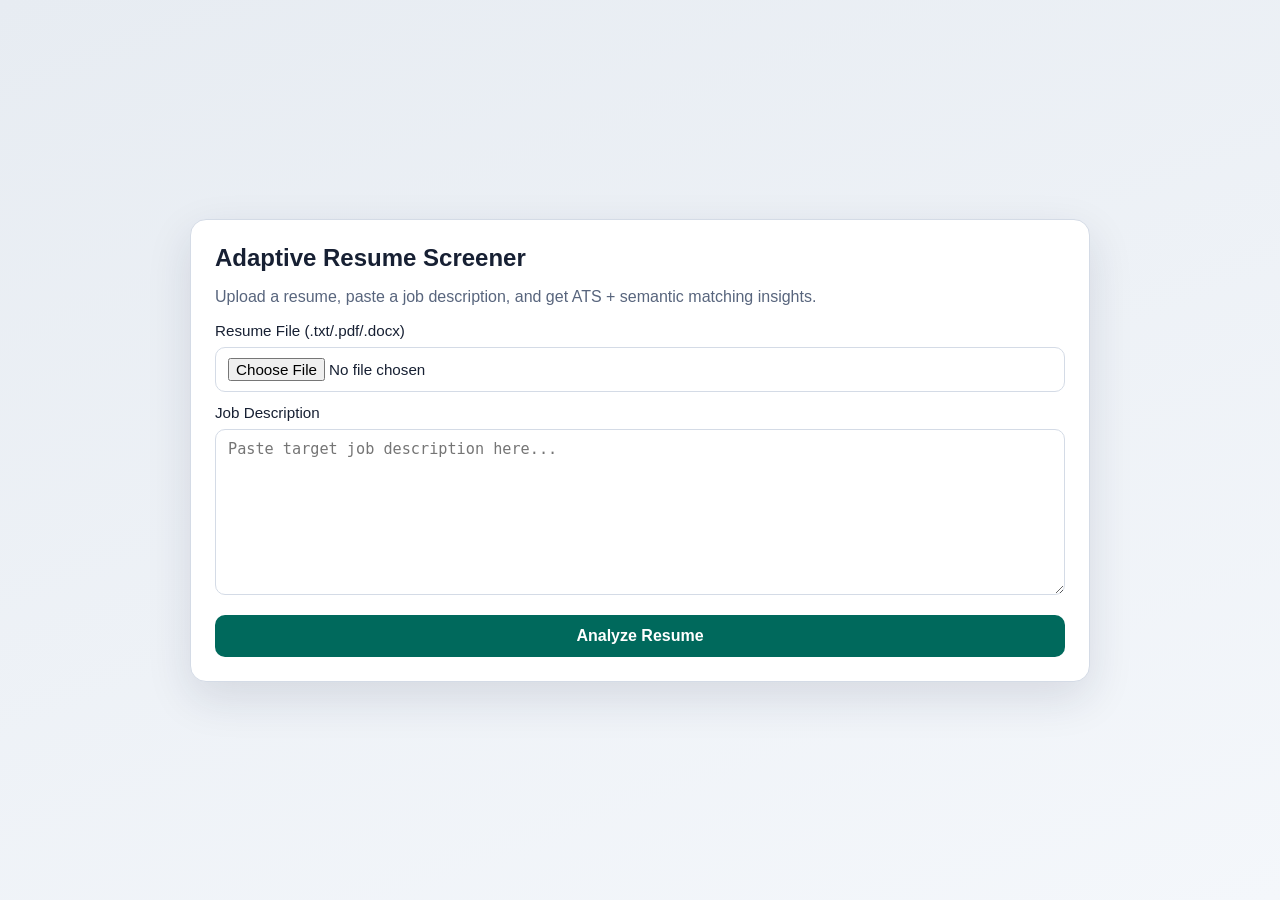
==== frontend/index.html @ 60a2782c "Added Backend serivces" ====
﻿<!doctype html>
<html lang="en">
<head>
  <meta charset="UTF-8" />
  <meta name="viewport" content="width=device-width, initial-scale=1.0" />
  <title>Adaptive Resume Screener</title>
  <link rel="stylesheet" href="./styles.css" />
</head>
<body>
  <main class="app">
    <section class="card">
      <h1>Adaptive Resume Screener</h1>
      <p>Upload a resume, paste a job description, and get ATS + semantic matching insights.</p>

      <form id="analyze-form">
        <label>
          Resume File (.txt/.pdf/.docx)
          <input type="file" id="resume" accept=".txt,.pdf,.docx" required />
        </label>

        <label>
          Job Description
          <textarea id="job_description" rows="8" placeholder="Paste target job description here..." required></textarea>
        </label>

        <button type="submit">Analyze Resume</button>
      </form>

      <div id="result" class="result hidden"></div>
    </section>
  </main>

  <script src="./app.js"></script>
</body>
</html>
---- frontend/styles.css ----
﻿:root {
  color-scheme: light;
  --bg: #eef1f5;
  --card: #ffffff;
  --text: #172033;
  --muted: #58657d;
  --accent: #00695c;
  --danger: #b00020;
  --border: #d4dbe6;
}

* {
  box-sizing: border-box;
}

body {
  margin: 0;
  font-family: "Segoe UI", Tahoma, Geneva, Verdana, sans-serif;
  background: linear-gradient(160deg, #e7ecf2 0%, #f4f7fb 100%);
  color: var(--text);
}

.app {
  min-height: 100vh;
  display: grid;
  place-items: center;
  padding: 20px;
}

.card {
  width: min(900px, 100%);
  background: var(--card);
  border: 1px solid var(--border);
  border-radius: 16px;
  padding: 24px;
  box-shadow: 0 16px 45px rgba(25, 36, 65, 0.12);
}

h1 {
  margin-top: 0;
  margin-bottom: 8px;
}

p {
  color: var(--muted);
}

form {
  display: grid;
  gap: 12px;
}

label {
  display: grid;
  gap: 8px;
  font-size: 0.95rem;
  font-weight: 500;
}

input,
textarea {
  width: 100%;
  padding: 10px 12px;
  border: 1px solid var(--border);
  border-radius: 10px;
  font-size: 0.95rem;
}

textarea {
  resize: vertical;
}

button {
  margin-top: 8px;
  padding: 12px 16px;
  border: none;
  border-radius: 10px;
  background: var(--accent);
  color: #fff;
  font-size: 1rem;
  font-weight: 600;
  cursor: pointer;
}

button:disabled {
  opacity: 0.75;
  cursor: not-allowed;
}

.result {
  margin-top: 16px;
  border: 1px solid var(--border);
  border-radius: 10px;
  padding: 14px;
  background: #f9fbff;
}

.result h3 {
  margin-top: 0;
}

.result.error {
  border-color: #ffc2cc;
  background: #fff4f6;
  color: var(--danger);
}

.hidden {
  display: none;
}
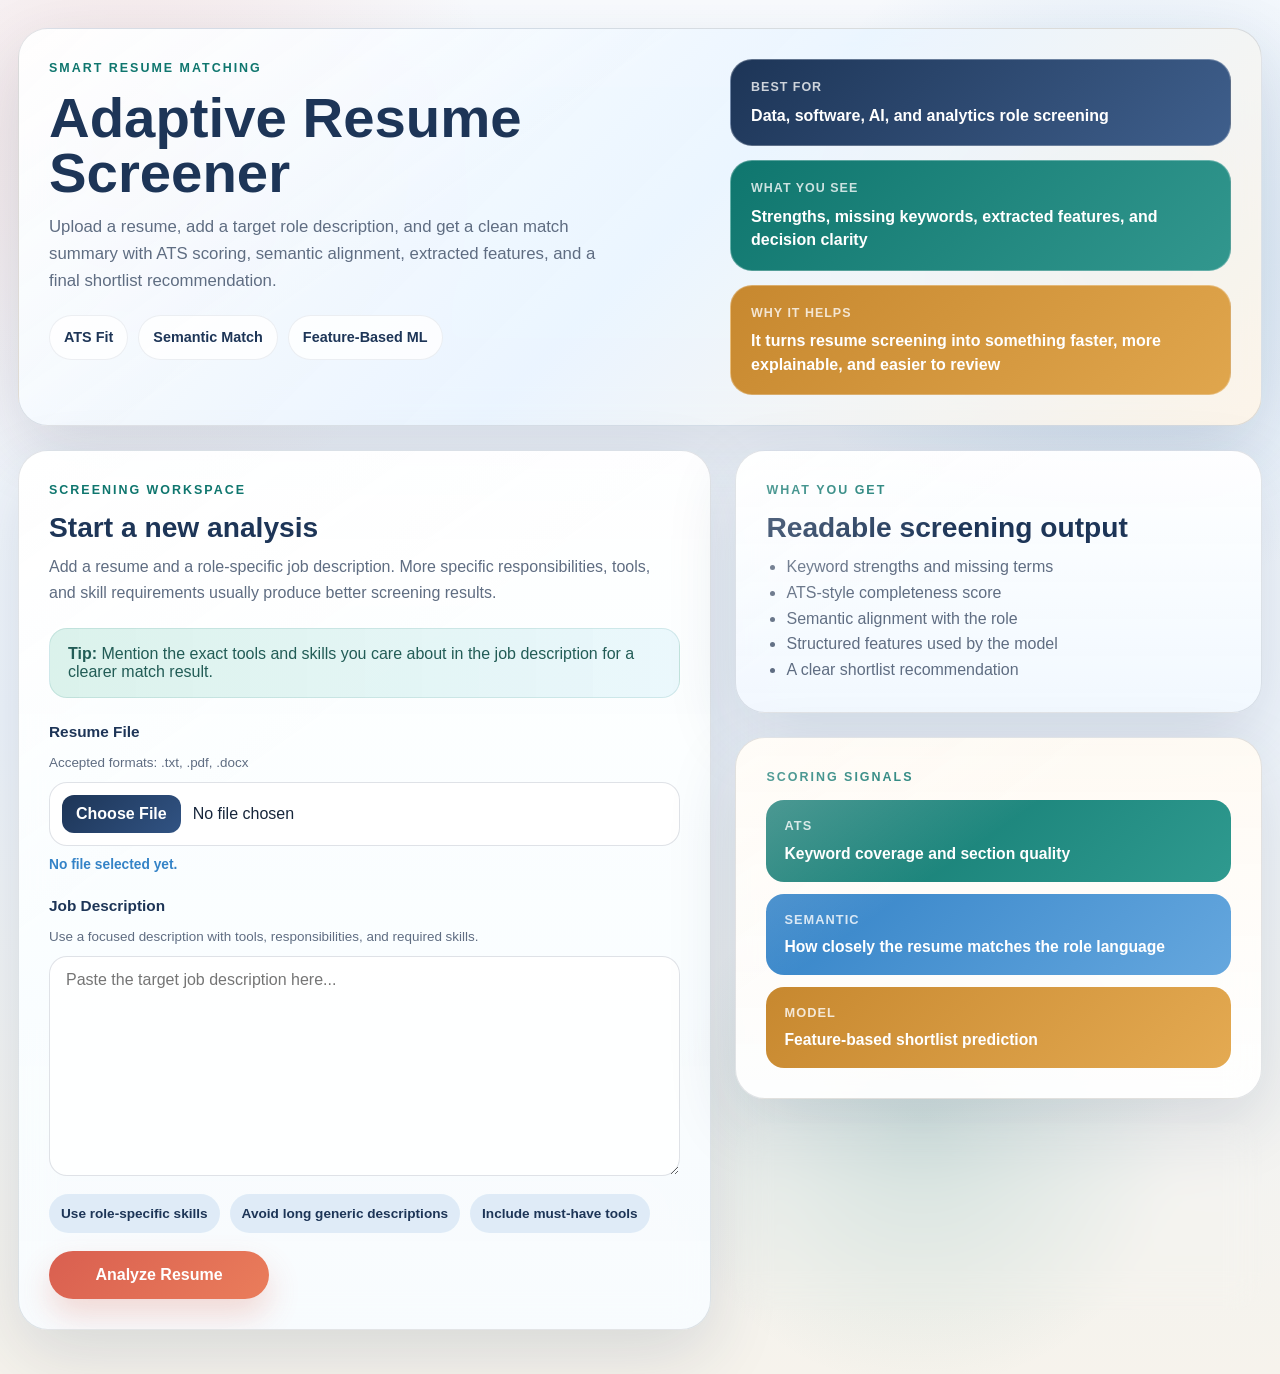
==== commit 3360c431: "Improved results and Frontend" ====
--- a/frontend/index.html
+++ b/frontend/index.html
@@ -1,4 +1,4 @@
-﻿<!doctype html>
+<!doctype html>
 <html lang="en">
 <head>
   <meta charset="UTF-8" />
@@ -7,27 +7,123 @@
   <link rel="stylesheet" href="./styles.css" />
 </head>
 <body>
-  <main class="app">
-    <section class="card">
-      <h1>Adaptive Resume Screener</h1>
-      <p>Upload a resume, paste a job description, and get ATS + semantic matching insights.</p>
+  <main class="page">
+    <section class="hero panel">
+      <div class="hero-copy">
+        <p class="kicker">Smart Resume Matching</p>
+        <h1>Adaptive Resume Screener</h1>
+        <p class="hero-text">
+          Upload a resume, add a target role description, and get a clean match summary with ATS scoring, semantic alignment,
+          extracted features, and a final shortlist recommendation.
+        </p>
 
-      <form id="analyze-form">
-        <label>
-          Resume File (.txt/.pdf/.docx)
-          <input type="file" id="resume" accept=".txt,.pdf,.docx" required />
-        </label>
+        <div class="hero-tags">
+          <span class="hero-tag">ATS Fit</span>
+          <span class="hero-tag">Semantic Match</span>
+          <span class="hero-tag">Feature-Based ML</span>
+        </div>
+      </div>
 
-        <label>
-          Job Description
-          <textarea id="job_description" rows="8" placeholder="Paste target job description here..." required></textarea>
-        </label>
+      <div class="hero-grid">
+        <article class="hero-card hero-card-primary">
+          <span class="hero-card-label">Best For</span>
+          <strong>Data, software, AI, and analytics role screening</strong>
+        </article>
 
-        <button type="submit">Analyze Resume</button>
-      </form>
+        <article class="hero-card hero-card-secondary">
+          <span class="hero-card-label">What You See</span>
+          <strong>Strengths, missing keywords, extracted features, and decision clarity</strong>
+        </article>
 
-      <div id="result" class="result hidden"></div>
+        <article class="hero-card hero-card-accent">
+          <span class="hero-card-label">Why It Helps</span>
+          <strong>It turns resume screening into something faster, more explainable, and easier to review</strong>
+        </article>
+      </div>
     </section>
+
+    <section class="workspace">
+      <section class="panel analyzer-panel">
+        <div class="section-heading">
+          <p class="section-kicker">Screening Workspace</p>
+          <h2>Start a new analysis</h2>
+          <p>
+            Add a resume and a role-specific job description. More specific responsibilities, tools, and skill requirements usually
+            produce better screening results.
+          </p>
+        </div>
+
+        <div class="helper-banner">
+          <strong>Tip:</strong>
+          Mention the exact tools and skills you care about in the job description for a clearer match result.
+        </div>
+
+        <form id="analyze-form">
+          <label class="field upload-field">
+            <span class="field-label">Resume File</span>
+            <span class="field-hint">Accepted formats: .txt, .pdf, .docx</span>
+            <input type="file" id="resume" accept=".txt,.pdf,.docx" required />
+            <span id="file-meta" class="file-meta">No file selected yet.</span>
+          </label>
+
+          <label class="field">
+            <span class="field-label">Job Description</span>
+            <span class="field-hint">Use a focused description with tools, responsibilities, and required skills.</span>
+            <textarea id="job_description" rows="9" placeholder="Paste the target job description here..." required></textarea>
+          </label>
+
+          <div class="tip-row">
+            <span class="tip-pill">Use role-specific skills</span>
+            <span class="tip-pill">Avoid long generic descriptions</span>
+            <span class="tip-pill">Include must-have tools</span>
+          </div>
+
+          <button type="submit" id="submit-button">Analyze Resume</button>
+        </form>
+      </section>
+
+      <aside class="side-stack">
+        <section class="panel info-panel">
+          <p class="section-kicker">What You Get</p>
+          <h2>Readable screening output</h2>
+          <ul class="feature-bullets">
+            <li>Keyword strengths and missing terms</li>
+            <li>ATS-style completeness score</li>
+            <li>Semantic alignment with the role</li>
+            <li>Structured features used by the model</li>
+            <li>A clear shortlist recommendation</li>
+          </ul>
+        </section>
+
+        <section class="panel signal-panel">
+          <p class="section-kicker">Scoring Signals</p>
+          <div class="signal-grid">
+            <article class="signal-card signal-ats">
+              <span>ATS</span>
+              <strong>Keyword coverage and section quality</strong>
+            </article>
+            <article class="signal-card signal-semantic">
+              <span>Semantic</span>
+              <strong>How closely the resume matches the role language</strong>
+            </article>
+            <article class="signal-card signal-model">
+              <span>Model</span>
+              <strong>Feature-based shortlist prediction</strong>
+            </article>
+          </div>
+        </section>
+
+        <section class="panel note-panel">
+          <p class="section-kicker">Before You Analyze</p>
+          <p>
+            If the result feels too weak, shorten the job description and make it more targeted. A precise role description usually
+            produces a more meaningful match than a broad one.
+          </p>
+        </section>
+      </aside>
+    </section>
+
+    <section id="result" class="panel result-shell hidden" aria-live="polite"></section>
   </main>
 
   <script src="./app.js"></script>
--- a/frontend/styles.css
+++ b/frontend/styles.css
@@ -1,12 +1,26 @@
-﻿:root {
+:root {
   color-scheme: light;
-  --bg: #eef1f5;
-  --card: #ffffff;
-  --text: #172033;
-  --muted: #58657d;
-  --accent: #00695c;
-  --danger: #b00020;
-  --border: #d4dbe6;
+  --bg: #eef4fb;
+  --surface: rgba(255, 255, 255, 0.88);
+  --surface-strong: #ffffff;
+  --text: #17263b;
+  --muted: #5f6d82;
+  --line: rgba(23, 38, 59, 0.12);
+  --navy: #1d3557;
+  --teal: #0f766e;
+  --sky: #3483c7;
+  --amber: #c7882f;
+  --coral: #d95f50;
+  --mint: #d8f1ea;
+  --sand: #f8e7cb;
+  --mist: #dbe9f6;
+  --rose: #f5dbe0;
+  --shadow: 0 24px 70px rgba(29, 53, 87, 0.14);
+  --radius-xl: 30px;
+  --radius-lg: 22px;
+  --radius-md: 16px;
+  --font-display: "Aptos Display", "Bahnschrift", "Segoe UI", sans-serif;
+  --font-body: "Aptos", "Segoe UI", "Trebuchet MS", sans-serif;
 }
 
 * {
@@ -15,96 +29,660 @@
 
 body {
   margin: 0;
-  font-family: "Segoe UI", Tahoma, Geneva, Verdana, sans-serif;
-  background: linear-gradient(160deg, #e7ecf2 0%, #f4f7fb 100%);
+  min-height: 100vh;
+  font-family: var(--font-body);
   color: var(--text);
-}
-
-.app {
-  min-height: 100vh;
-  display: grid;
-  place-items: center;
-  padding: 20px;
-}
-
-.card {
-  width: min(900px, 100%);
-  background: var(--card);
-  border: 1px solid var(--border);
-  border-radius: 16px;
-  padding: 24px;
-  box-shadow: 0 16px 45px rgba(25, 36, 65, 0.12);
+  background:
+    radial-gradient(circle at 10% 10%, rgba(217, 95, 80, 0.14), transparent 22%),
+    radial-gradient(circle at 88% 18%, rgba(52, 131, 199, 0.18), transparent 22%),
+    radial-gradient(circle at 72% 82%, rgba(15, 118, 110, 0.14), transparent 18%),
+    linear-gradient(180deg, #f9fbfe 0%, #eef4fb 52%, #f6f3ec 100%);
+}
+
+body::before {
+  content: "";
+  position: fixed;
+  inset: 0;
+  pointer-events: none;
+  background:
+    linear-gradient(rgba(255, 255, 255, 0.18) 1px, transparent 1px),
+    linear-gradient(90deg, rgba(255, 255, 255, 0.18) 1px, transparent 1px);
+  background-size: 88px 88px;
+  opacity: 0.24;
+}
+
+.page {
+  position: relative;
+  z-index: 1;
+  width: min(1320px, calc(100% - 36px));
+  margin: 0 auto;
+  padding: 28px 0 44px;
+  display: grid;
+  gap: 24px;
+}
+
+.panel {
+  position: relative;
+  overflow: hidden;
+  border: 1px solid var(--line);
+  border-radius: var(--radius-xl);
+  background: var(--surface);
+  box-shadow: var(--shadow);
+  backdrop-filter: blur(16px);
+}
+
+.panel::after {
+  content: "";
+  position: absolute;
+  inset: 0;
+  pointer-events: none;
+  background: linear-gradient(145deg, rgba(255, 255, 255, 0.36), transparent 38%);
+}
+
+.hero,
+.analyzer-panel,
+.info-panel,
+.signal-panel,
+.note-panel,
+.result-shell {
+  padding: 30px;
+}
+
+.hero {
+  display: grid;
+  grid-template-columns: minmax(0, 1.25fr) minmax(320px, 0.95fr);
+  gap: 22px;
+  background:
+    linear-gradient(135deg, rgba(255, 255, 255, 0.9) 0%, rgba(233, 244, 255, 0.88) 52%, rgba(255, 245, 230, 0.88) 100%);
+}
+
+.hero-copy,
+.hero-grid,
+.section-heading,
+.helper-banner,
+form,
+.result-banner,
+.metric-grid,
+.insight-grid,
+.explanation-panel {
+  position: relative;
+  z-index: 1;
+}
+
+.kicker,
+.section-kicker {
+  margin: 0 0 12px;
+  color: var(--teal);
+  font-size: 0.78rem;
+  font-weight: 800;
+  letter-spacing: 0.16em;
+  text-transform: uppercase;
+}
+
+h1,
+h2,
+h3,
+p {
+  margin-top: 0;
+}
+
+h1,
+h2,
+h3 {
+  color: var(--navy);
 }
 
 h1 {
-  margin-top: 0;
-  margin-bottom: 8px;
-}
-
-p {
+  margin-bottom: 14px;
+  font-family: var(--font-display);
+  font-size: clamp(2.5rem, 4.4vw, 4rem);
+  line-height: 0.97;
+}
+
+h2 {
+  margin-bottom: 12px;
+  font-family: var(--font-display);
+  font-size: clamp(1.55rem, 2.2vw, 2.1rem);
+  line-height: 1.05;
+}
+
+h3 {
+  margin-bottom: 10px;
+  font-size: 1.06rem;
+}
+
+p,
+li,
+span {
+  line-height: 1.6;
+}
+
+p,
+li {
   color: var(--muted);
 }
 
+.hero-text {
+  max-width: 60ch;
+  font-size: 1.05rem;
+}
+
+.hero-tags {
+  display: flex;
+  flex-wrap: wrap;
+  gap: 10px;
+  margin-top: 20px;
+}
+
+.hero-tag {
+  padding: 10px 14px;
+  border-radius: 999px;
+  background: rgba(255, 255, 255, 0.82);
+  border: 1px solid rgba(29, 53, 87, 0.08);
+  color: var(--navy);
+  font-size: 0.9rem;
+  font-weight: 700;
+}
+
+.hero-grid {
+  display: grid;
+  gap: 14px;
+}
+
+.hero-card {
+  padding: 18px 20px;
+  border-radius: var(--radius-lg);
+  border: 1px solid rgba(255, 255, 255, 0.28);
+  color: #fff;
+}
+
+.hero-card-primary {
+  background: linear-gradient(135deg, #1d3557 0%, #3f5f8c 100%);
+}
+
+.hero-card-secondary {
+  background: linear-gradient(135deg, #0f766e 0%, #32978e 100%);
+}
+
+.hero-card-accent {
+  background: linear-gradient(135deg, #c7882f 0%, #e0a64d 100%);
+}
+
+.hero-card-label {
+  display: block;
+  margin-bottom: 6px;
+  color: rgba(255, 255, 255, 0.78);
+  font-size: 0.78rem;
+  font-weight: 800;
+  letter-spacing: 0.08em;
+  text-transform: uppercase;
+}
+
+.hero-card strong {
+  display: block;
+  font-size: 1rem;
+  line-height: 1.45;
+}
+
+.workspace {
+  display: grid;
+  grid-template-columns: minmax(0, 1.08fr) minmax(320px, 0.82fr);
+  gap: 24px;
+  align-items: start;
+}
+
+.analyzer-panel {
+  background: linear-gradient(180deg, rgba(255, 255, 255, 0.94) 0%, rgba(247, 252, 255, 0.92) 100%);
+}
+
+.helper-banner {
+  margin: 22px 0;
+  padding: 16px 18px;
+  border-radius: 18px;
+  background: linear-gradient(90deg, rgba(216, 241, 234, 0.92), rgba(232, 247, 252, 0.88));
+  border: 1px solid rgba(15, 118, 110, 0.12);
+  color: #225c56;
+}
+
 form {
   display: grid;
-  gap: 12px;
-}
-
-label {
+  gap: 18px;
+}
+
+.field {
   display: grid;
   gap: 8px;
-  font-size: 0.95rem;
-  font-weight: 500;
+}
+
+.field-label {
+  color: var(--navy);
+  font-size: 0.96rem;
+  font-weight: 700;
+}
+
+.field-hint {
+  color: var(--muted);
+  font-size: 0.84rem;
 }
 
 input,
 textarea {
   width: 100%;
-  padding: 10px 12px;
-  border: 1px solid var(--border);
-  border-radius: 10px;
-  font-size: 0.95rem;
+  padding: 14px 16px;
+  border: 1px solid rgba(29, 53, 87, 0.14);
+  border-radius: 18px;
+  background: rgba(255, 255, 255, 0.96);
+  color: var(--text);
+  font-family: var(--font-body);
+  font-size: 1rem;
+  transition: border-color 150ms ease, box-shadow 150ms ease, transform 150ms ease;
+}
+
+input:focus,
+textarea:focus {
+  outline: none;
+  border-color: rgba(52, 131, 199, 0.5);
+  box-shadow: 0 0 0 4px rgba(52, 131, 199, 0.12);
+  transform: translateY(-1px);
+}
+
+input[type="file"] {
+  padding: 12px;
+}
+
+input[type="file"]::file-selector-button {
+  margin-right: 12px;
+  padding: 10px 14px;
+  border: none;
+  border-radius: 12px;
+  background: linear-gradient(135deg, var(--navy) 0%, #315383 100%);
+  color: #fff;
+  font-weight: 700;
+  cursor: pointer;
 }
 
 textarea {
+  min-height: 220px;
   resize: vertical;
 }
 
+.file-meta {
+  color: var(--sky);
+  font-size: 0.86rem;
+  font-weight: 700;
+}
+
+.tip-row {
+  display: flex;
+  flex-wrap: wrap;
+  gap: 10px;
+}
+
+.tip-pill {
+  padding: 9px 12px;
+  border-radius: 999px;
+  background: rgba(219, 233, 246, 0.84);
+  color: var(--navy);
+  font-size: 0.85rem;
+  font-weight: 700;
+}
+
 button {
-  margin-top: 8px;
-  padding: 12px 16px;
+  justify-self: start;
+  min-width: 220px;
+  padding: 15px 24px;
   border: none;
-  border-radius: 10px;
-  background: var(--accent);
+  border-radius: 999px;
+  background: linear-gradient(135deg, var(--coral) 0%, #ea7d5b 100%);
   color: #fff;
+  font-family: var(--font-body);
   font-size: 1rem;
-  font-weight: 600;
+  font-weight: 800;
   cursor: pointer;
+  box-shadow: 0 16px 32px rgba(217, 95, 80, 0.24);
+  transition: transform 150ms ease, box-shadow 150ms ease, opacity 150ms ease;
+}
+
+button:hover:not(:disabled) {
+  transform: translateY(-2px);
+  box-shadow: 0 18px 36px rgba(217, 95, 80, 0.3);
 }
 
 button:disabled {
   opacity: 0.75;
-  cursor: not-allowed;
-}
-
-.result {
-  margin-top: 16px;
-  border: 1px solid var(--border);
-  border-radius: 10px;
-  padding: 14px;
-  background: #f9fbff;
-}
-
-.result h3 {
-  margin-top: 0;
-}
-
-.result.error {
-  border-color: #ffc2cc;
-  background: #fff4f6;
-  color: var(--danger);
+  cursor: wait;
+}
+
+.side-stack {
+  display: grid;
+  gap: 24px;
+}
+
+.info-panel {
+  background: linear-gradient(180deg, rgba(255, 255, 255, 0.95) 0%, rgba(242, 248, 255, 0.92) 100%);
+}
+
+.signal-panel {
+  background: linear-gradient(180deg, rgba(255, 250, 243, 0.96) 0%, rgba(255, 255, 255, 0.92) 100%);
+}
+
+.note-panel {
+  background: linear-gradient(180deg, rgba(238, 250, 246, 0.96) 0%, rgba(255, 255, 255, 0.92) 100%);
+}
+
+.feature-bullets {
+  margin: 0;
+  padding-left: 20px;
+}
+
+.signal-grid {
+  display: grid;
+  gap: 12px;
+}
+
+.signal-card {
+  padding: 16px 18px;
+  border-radius: 18px;
+  color: #fff;
+}
+
+.signal-card span {
+  display: block;
+  margin-bottom: 6px;
+  font-size: 0.8rem;
+  font-weight: 800;
+  letter-spacing: 0.08em;
+  text-transform: uppercase;
+  opacity: 0.8;
+}
+
+.signal-card strong {
+  display: block;
+  font-size: 0.98rem;
+  line-height: 1.45;
+}
+
+.signal-ats {
+  background: linear-gradient(135deg, #0f766e 0%, #2f9a8f 100%);
+}
+
+.signal-semantic {
+  background: linear-gradient(135deg, #3483c7 0%, #65a7de 100%);
+}
+
+.signal-model {
+  background: linear-gradient(135deg, #c7882f 0%, #e4aa52 100%);
+}
+
+.result-shell {
+  padding: 30px;
+  background: linear-gradient(180deg, rgba(255, 255, 255, 0.96) 0%, rgba(248, 251, 255, 0.94) 100%);
+  animation: rise-in 260ms ease;
+}
+
+.result-banner {
+  display: grid;
+  grid-template-columns: minmax(0, 1.35fr) minmax(280px, 0.95fr);
+  gap: 18px;
+  padding: 24px;
+  border-radius: 26px;
+  margin-bottom: 20px;
+  overflow: hidden;
+}
+
+.outcome-shortlist {
+  background: linear-gradient(135deg, #0f766e 0%, #2b9e90 100%);
+}
+
+.outcome-reject {
+  background: linear-gradient(135deg, #d95f50 0%, #e88a5b 100%);
+}
+
+.outcome-shortlist h2,
+.outcome-shortlist p,
+.outcome-shortlist .section-kicker,
+.outcome-reject h2,
+.outcome-reject p,
+.outcome-reject .section-kicker {
+  color: rgba(255, 255, 255, 0.96);
+}
+
+.summary-grid {
+  display: grid;
+  gap: 12px;
+}
+
+.summary-token {
+  padding: 16px 18px;
+  border-radius: 18px;
+  background: rgba(255, 255, 255, 0.16);
+  border: 1px solid rgba(255, 255, 255, 0.18);
+  backdrop-filter: blur(6px);
+}
+
+.summary-token span {
+  display: block;
+  margin-bottom: 6px;
+  color: rgba(255, 255, 255, 0.76);
+  font-size: 0.8rem;
+  font-weight: 800;
+  letter-spacing: 0.08em;
+  text-transform: uppercase;
+}
+
+.summary-token strong {
+  color: #fff;
+  font-size: 1.08rem;
+}
+
+.metric-grid {
+  display: grid;
+  grid-template-columns: repeat(3, minmax(0, 1fr));
+  gap: 16px;
+  margin-bottom: 20px;
+}
+
+.metric-card {
+  padding: 20px;
+  border-radius: var(--radius-lg);
+  border: 1px solid var(--line);
+  background: var(--surface-strong);
+}
+
+.metric-label {
+  margin-bottom: 6px;
+  color: var(--muted);
+  font-size: 0.8rem;
+  font-weight: 800;
+  letter-spacing: 0.1em;
+  text-transform: uppercase;
+}
+
+.metric-value {
+  margin-bottom: 14px;
+  color: var(--navy);
+  font-family: var(--font-display);
+  font-size: 2rem;
+  line-height: 1;
+}
+
+.metric-bar {
+  height: 10px;
+  border-radius: 999px;
+  background: rgba(23, 38, 59, 0.08);
+  overflow: hidden;
+  margin-bottom: 10px;
+}
+
+.metric-bar span {
+  display: block;
+  height: 100%;
+  border-radius: inherit;
+}
+
+.tone-ats .metric-bar span {
+  background: linear-gradient(90deg, #0f766e 0%, #45b3a5 100%);
+}
+
+.tone-semantic .metric-bar span {
+  background: linear-gradient(90deg, #3483c7 0%, #79b8ea 100%);
+}
+
+.tone-final .metric-bar span {
+  background: linear-gradient(90deg, #c7882f 0%, #ebc274 100%);
+}
+
+.metric-hint,
+.support-copy,
+.empty-copy,
+.loading-copy {
+  color: var(--muted);
+}
+
+.insight-grid {
+  display: grid;
+  grid-template-columns: repeat(3, minmax(0, 1fr));
+  gap: 16px;
+  margin-bottom: 20px;
+}
+
+.insight-card,
+.explanation-panel {
+  padding: 22px;
+  border-radius: var(--radius-lg);
+  border: 1px solid var(--line);
+  background: rgba(255, 255, 255, 0.96);
+}
+
+.tag-list {
+  display: flex;
+  flex-wrap: wrap;
+  gap: 8px;
+}
+
+.tag {
+  display: inline-flex;
+  align-items: center;
+  padding: 8px 11px;
+  border-radius: 999px;
+  font-size: 0.84rem;
+  font-weight: 700;
+}
+
+.tag-good {
+  background: var(--mint);
+  color: #145f58;
+}
+
+.tag-warn {
+  background: var(--sand);
+  color: #81561d;
+}
+
+.feature-list {
+  display: grid;
+  gap: 10px;
+}
+
+.feature-row {
+  display: flex;
+  justify-content: space-between;
+  gap: 12px;
+  padding-bottom: 10px;
+  border-bottom: 1px dashed rgba(23, 38, 59, 0.12);
+}
+
+.feature-row:last-child {
+  padding-bottom: 0;
+  border-bottom: none;
+}
+
+.loading-state {
+  display: grid;
+  grid-template-columns: auto 1fr;
+  gap: 18px;
+  align-items: center;
+}
+
+.loading-stack {
+  display: grid;
+  gap: 10px;
+  justify-items: center;
+}
+
+.loading-orb {
+  width: 54px;
+  height: 54px;
+  border-radius: 50%;
+  border: 4px solid rgba(52, 131, 199, 0.16);
+  border-top-color: var(--sky);
+  animation: spin 900ms linear infinite;
+}
+
+.loading-bar {
+  width: 68px;
+  height: 8px;
+  border-radius: 999px;
+  background: linear-gradient(90deg, var(--coral) 0%, var(--amber) 50%, var(--teal) 100%);
+}
+
+.result-shell.error {
+  border-color: rgba(217, 95, 80, 0.26);
+  background: linear-gradient(180deg, rgba(255, 246, 244, 0.96) 0%, rgba(255, 251, 248, 0.95) 100%);
 }
 
 .hidden {
   display: none;
 }
+
+@keyframes spin {
+  to {
+    transform: rotate(360deg);
+  }
+}
+
+@keyframes rise-in {
+  from {
+    opacity: 0;
+    transform: translateY(10px);
+  }
+  to {
+    opacity: 1;
+    transform: translateY(0);
+  }
+}
+
+@media (max-width: 1120px) {
+  .hero,
+  .workspace,
+  .result-banner,
+  .metric-grid,
+  .insight-grid {
+    grid-template-columns: 1fr;
+  }
+}
+
+@media (max-width: 720px) {
+  .page {
+    width: min(100% - 18px, 1320px);
+    padding: 18px 0 30px;
+  }
+
+  .hero,
+  .analyzer-panel,
+  .info-panel,
+  .signal-panel,
+  .note-panel,
+  .result-shell {
+    padding: 22px;
+  }
+
+  h1 {
+    font-size: 2.3rem;
+  }
+
+  button {
+    width: 100%;
+    justify-self: stretch;
+  }
+}
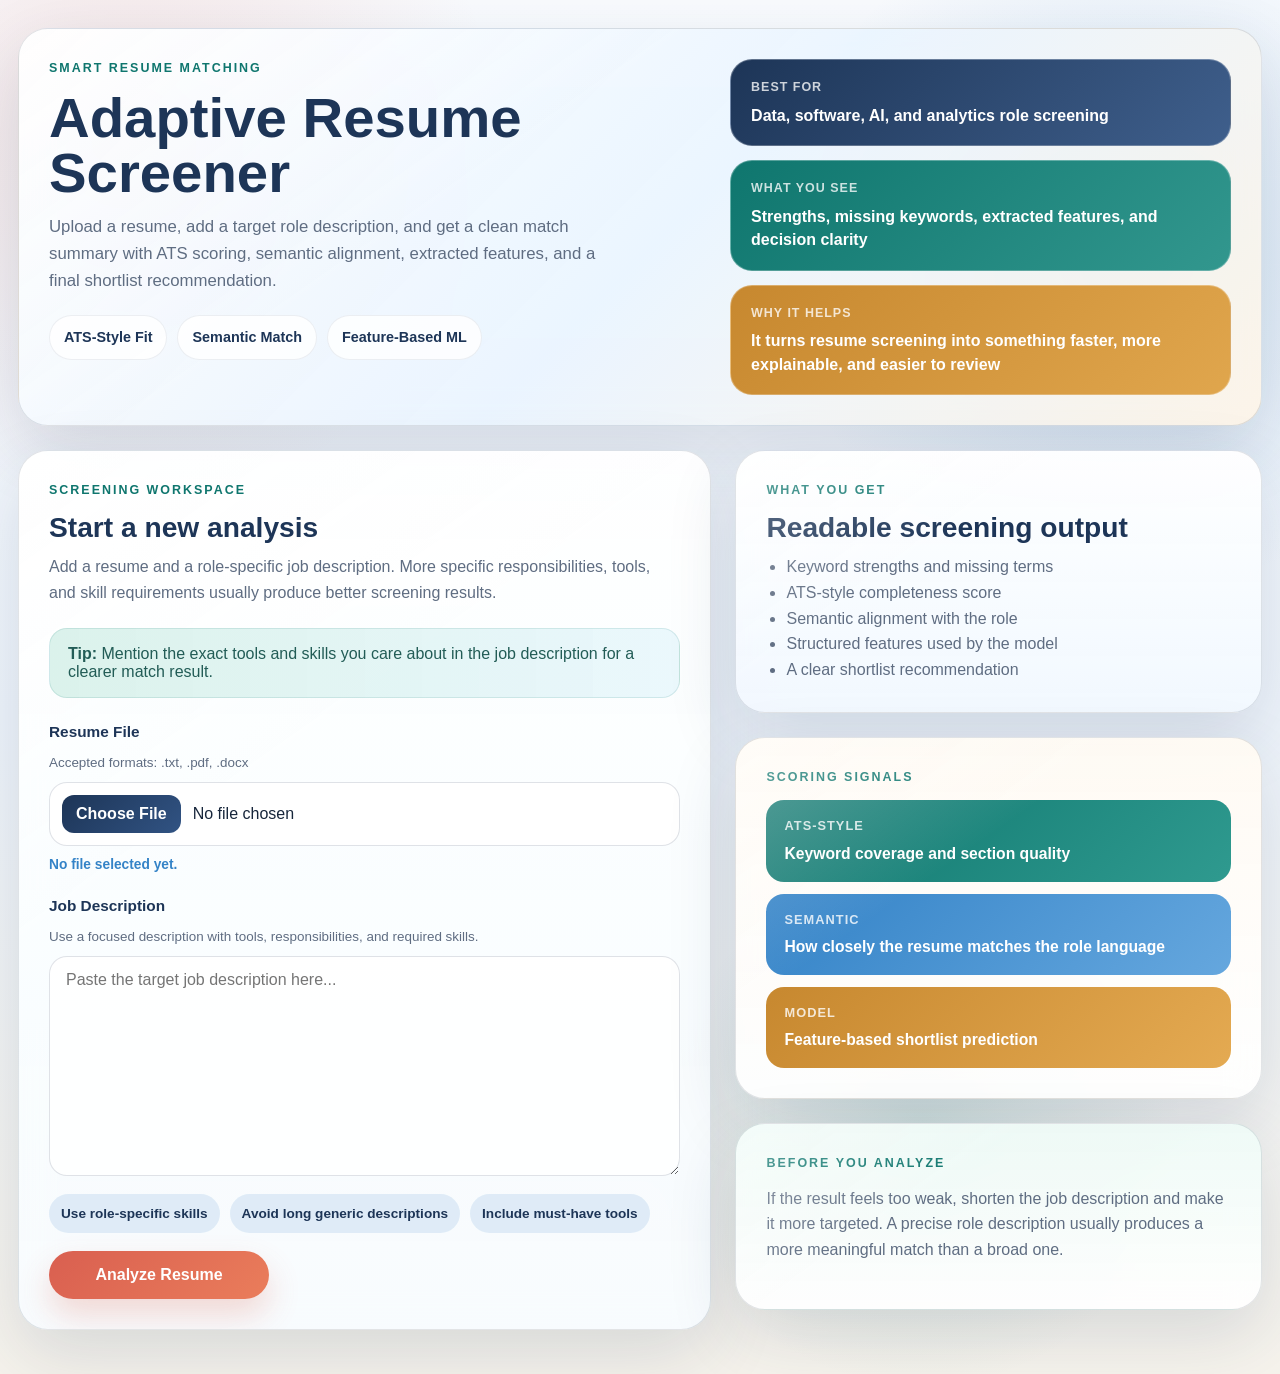
==== commit e48ace65: "Updated repositories" ====
--- a/frontend/index.html
+++ b/frontend/index.html
@@ -18,7 +18,7 @@
         </p>
 
         <div class="hero-tags">
-          <span class="hero-tag">ATS Fit</span>
+          <span class="hero-tag">ATS-Style Fit</span>
           <span class="hero-tag">Semantic Match</span>
           <span class="hero-tag">Feature-Based ML</span>
         </div>
@@ -99,7 +99,7 @@
           <p class="section-kicker">Scoring Signals</p>
           <div class="signal-grid">
             <article class="signal-card signal-ats">
-              <span>ATS</span>
+              <span>ATS-Style</span>
               <strong>Keyword coverage and section quality</strong>
             </article>
             <article class="signal-card signal-semantic">
